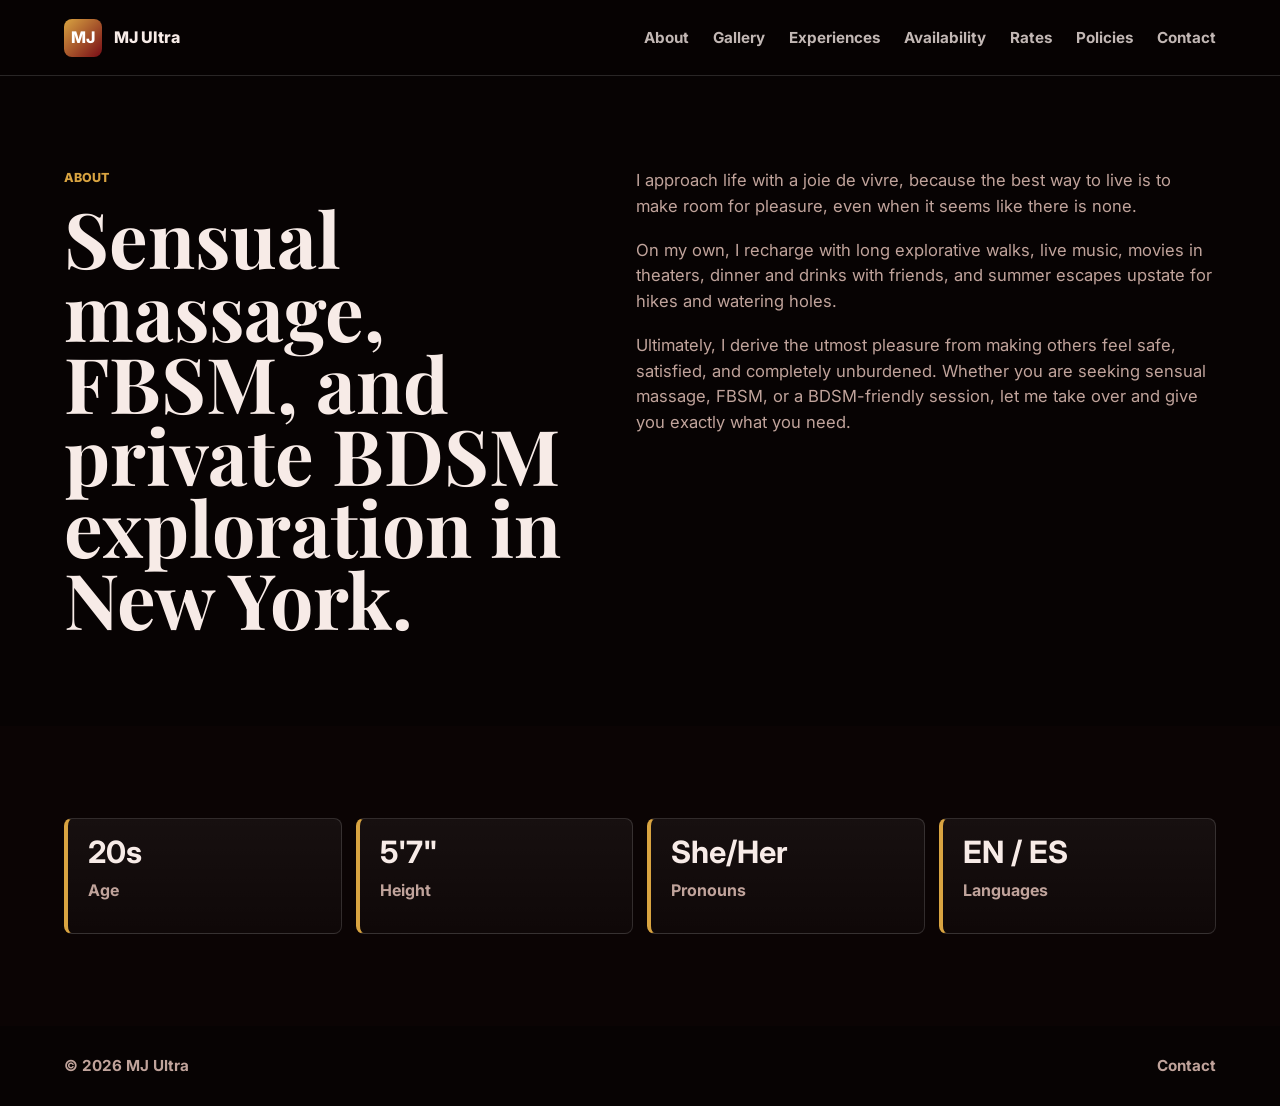
==== about.html @ 04a21813 "Split site into pages" ====
<!doctype html>
<html lang="en">
  <head>
    <meta charset="utf-8">
    <meta name="viewport" content="width=device-width, initial-scale=1">
    <meta name="description" content="About MJ Ultra, a New York sensual massage, FBSM, and BDSM-friendly provider serving New York, Brooklyn, and Westchester.">
    <meta name="robots" content="index, follow">
    <link rel="canonical" href="https://mjultra060.github.io/mjultra/about.html">
    <title>About MJ Ultra | Sensual Massage, FBSM & BDSM in New York</title>
    <link rel="preconnect" href="https://fonts.googleapis.com">
    <link rel="preconnect" href="https://fonts.gstatic.com" crossorigin>
    <link href="https://fonts.googleapis.com/css2?family=Inter:wght@400;500;600;700;800&family=Playfair+Display:wght@700;800&display=swap" rel="stylesheet">
    <link rel="stylesheet" href="styles.css">
  </head>
  <body>
    <header class="site-header" data-header>
      <a class="brand" href="index.html" aria-label="MJ Ultra home"><span class="brand-mark">MJ</span><span>MJ Ultra</span></a>
      <button class="nav-toggle" type="button" aria-label="Open menu" aria-expanded="false" data-nav-toggle><span></span><span></span></button>
      <nav class="site-nav" data-nav>
        <a href="about.html">About</a>
        <a href="gallery.html">Gallery</a>
        <a href="experiences.html">Experiences</a>
        <a href="availability.html">Availability</a>
        <a href="rates.html">Rates</a>
        <a href="policies.html">Policies</a>
        <a href="contact.html">Contact</a>
      </nav>
    </header>

    <main>
      <section class="section intro page-section">
        <div>
          <p class="section-kicker">About</p>
          <h1>Sensual massage, FBSM, and private BDSM exploration in New York.</h1>
        </div>
        <div class="copy-stack">
          <p>I approach life with a joie de vivre, because the best way to live is to make room for pleasure, even when it seems like there is none.</p>
          <p>On my own, I recharge with long explorative walks, live music, movies in theaters, dinner and drinks with friends, and summer escapes upstate for hikes and watering holes.</p>
          <p>Ultimately, I derive the utmost pleasure from making others feel safe, satisfied, and completely unburdened. Whether you are seeking sensual massage, FBSM, or a BDSM-friendly session, let me take over and give you exactly what you need.</p>
        </div>
      </section>

      <section class="section stats-band" aria-label="Profile details">
        <div class="stat"><strong>20s</strong><span>Age</span></div>
        <div class="stat"><strong>5'7"</strong><span>Height</span></div>
        <div class="stat"><strong>She/Her</strong><span>Pronouns</span></div>
        <div class="stat"><strong>EN / ES</strong><span>Languages</span></div>
      </section>
    </main>

    <footer class="site-footer"><span>© 2026 MJ Ultra</span><a href="contact.html">Contact</a></footer>
    <script src="script.js"></script>
  </body>
</html>
---- styles.css ----
:root {
  color-scheme: dark;
  --ink: #f7ebe7;
  --muted: #c0a39b;
  --paper: #070303;
  --white: #ffffff;
  --panel: #120808;
  --panel-soft: #1d0b0b;
  --line: rgba(255, 255, 255, 0.14);
  --red: #c81728;
  --red-deep: #770c16;
  --red-dark: #230608;
  --gold: #d9a441;
  --gold-soft: #f0d69a;
  --shadow: 0 24px 70px rgba(0, 0, 0, 0.48);
}

* {
  box-sizing: border-box;
}

html {
  scroll-behavior: smooth;
}

body {
  margin: 0;
  background: var(--paper);
  color: var(--ink);
  font-family: Inter, system-ui, -apple-system, BlinkMacSystemFont, "Segoe UI", sans-serif;
  line-height: 1.55;
}

a {
  color: inherit;
  text-decoration: none;
}

.text-link {
  color: var(--gold-soft);
  display: inline-flex;
  font-weight: 800;
  margin-top: 18px;
}

.text-link:hover {
  color: var(--white);
}

.site-header {
  align-items: center;
  background: rgba(7, 3, 3, 0.82);
  backdrop-filter: blur(16px);
  border-bottom: 1px solid var(--line);
  display: flex;
  height: 76px;
  justify-content: space-between;
  left: 0;
  padding: 0 clamp(20px, 5vw, 72px);
  position: fixed;
  right: 0;
  top: 0;
  z-index: 10;
}

.brand {
  align-items: center;
  display: flex;
  font-weight: 800;
  gap: 12px;
}

.brand-mark {
  align-items: center;
  background: linear-gradient(135deg, var(--gold), var(--red-deep));
  border-radius: 8px;
  color: var(--white);
  display: inline-flex;
  height: 38px;
  justify-content: center;
  width: 38px;
}

.site-nav {
  align-items: center;
  display: flex;
  gap: 24px;
  font-size: 0.95rem;
  font-weight: 700;
}

.site-nav a {
  color: rgba(247, 235, 231, 0.78);
}

.site-nav a:hover {
  color: var(--gold-soft);
}

.service-nav {
  flex-wrap: wrap;
  justify-content: flex-end;
}

.nav-toggle {
  background: transparent;
  border: 0;
  cursor: pointer;
  display: none;
  height: 44px;
  padding: 10px;
  width: 44px;
}

.nav-toggle span {
  background: var(--ink);
  display: block;
  height: 2px;
  margin: 7px 0;
  width: 24px;
}

.hero {
  min-height: 92vh;
  overflow: hidden;
  position: relative;
}

.hero-image {
  height: 100%;
  inset: 0;
  object-fit: cover;
  object-position: center;
  position: absolute;
  width: 100%;
}

.hero-overlay {
  background:
    radial-gradient(circle at 24% 34%, rgba(216, 164, 65, 0.16), transparent 30%),
    linear-gradient(270deg, rgba(0, 0, 0, 0.91) 0%, rgba(25, 5, 7, 0.74) 42%, rgba(0, 0, 0, 0.14) 100%),
    linear-gradient(0deg, rgba(7, 3, 3, 0.95), transparent 34%);
  inset: 0;
  position: absolute;
}

.hero-content {
  color: var(--white);
  margin-left: auto;
  max-width: 780px;
  padding: 168px clamp(20px, 5vw, 72px) 96px;
  position: relative;
}

.eyebrow,
.section-kicker {
  color: var(--gold);
  font-size: 0.78rem;
  font-weight: 800;
  letter-spacing: 0;
  margin: 0 0 14px;
  text-transform: uppercase;
}

.hero h1 {
  font-family: "Playfair Display", Georgia, serif;
  font-size: clamp(4.4rem, 11vw, 11rem);
  letter-spacing: 0;
  line-height: 0.78;
  margin: 0;
  max-width: 900px;
}

.hero-tagline {
  color: rgba(255, 255, 255, 0.9);
  font-family: "Playfair Display", Georgia, serif;
  font-size: clamp(1.75rem, 4vw, 3.5rem);
  font-weight: 800;
  line-height: 1;
  margin: 28px 0 0;
}

.hero-copy {
  color: rgba(255, 255, 255, 0.86);
  font-size: 1.2rem;
  margin: 28px 0 0;
  max-width: 630px;
}

.hero-actions {
  display: flex;
  flex-wrap: wrap;
  gap: 14px;
  margin-top: 36px;
}

.service-page {
  background:
    radial-gradient(circle at 82% 12%, rgba(217, 164, 65, 0.12), transparent 28%),
    radial-gradient(circle at 18% 78%, rgba(200, 23, 40, 0.12), transparent 26%),
    #070303;
  min-height: 100vh;
  padding-top: 168px;
}

.service-page h1 {
  font-family: "Playfair Display", Georgia, serif;
  font-size: clamp(3.2rem, 7vw, 7rem);
  letter-spacing: 0;
  line-height: 0.9;
  margin: 0;
  max-width: 980px;
}

.service-page p:not(.section-kicker) {
  color: var(--muted);
  font-size: 1.12rem;
  max-width: 760px;
}

.button {
  align-items: center;
  border-radius: 8px;
  display: inline-flex;
  font-weight: 800;
  justify-content: center;
  min-height: 48px;
  padding: 0 20px;
}

.button.primary {
  background: linear-gradient(135deg, var(--red), var(--red-deep));
  color: var(--white);
  box-shadow: 0 16px 38px rgba(200, 23, 40, 0.28);
}

.button.primary:hover {
  filter: brightness(1.08);
}

.button.secondary {
  background: rgba(255, 255, 255, 0.06);
  border: 1px solid rgba(217, 164, 65, 0.48);
  color: var(--white);
}

.button.secondary:hover {
  background: rgba(255, 255, 255, 0.12);
}

.section {
  padding: 92px clamp(20px, 5vw, 72px);
}

.intro {
  align-items: start;
  display: grid;
  gap: 48px;
  grid-template-columns: minmax(0, 0.95fr) minmax(360px, 1.05fr);
}

h2 {
  font-family: "Playfair Display", Georgia, serif;
  font-size: clamp(2rem, 4vw, 4.1rem);
  letter-spacing: 0;
  line-height: 1;
  margin: 0;
}

h1 {
  font-family: "Playfair Display", Georgia, serif;
  font-size: clamp(3rem, 6vw, 6.4rem);
  letter-spacing: 0;
  line-height: 0.94;
  margin: 0;
}

h3 {
  font-size: 1.35rem;
  line-height: 1.15;
  margin: 20px 0 12px;
}

.copy-stack {
  color: var(--muted);
  display: grid;
  font-size: 1.04rem;
  gap: 18px;
}

.copy-stack p {
  margin: 0;
}

.section-heading {
  max-width: 820px;
}

.page-section {
  padding-top: 168px;
}

.gallery-section {
  background:
    radial-gradient(circle at 88% 12%, rgba(200, 23, 40, 0.12), transparent 24%),
    #050202;
}

.gallery-title {
  font-size: clamp(4rem, 9vw, 9rem);
  line-height: 0.82;
}

.gallery-grid {
  display: flex;
  gap: 16px;
  margin-top: 40px;
  margin-inline: calc(clamp(20px, 5vw, 72px) * -1);
  overflow-x: auto;
  overscroll-behavior-inline: contain;
  padding: 0 clamp(20px, 5vw, 72px) 18px;
  scroll-padding-inline: clamp(20px, 5vw, 72px);
  scroll-snap-type: inline mandatory;
  scrollbar-color: var(--gold) rgba(255, 255, 255, 0.08);
}

.gallery-item {
  aspect-ratio: 4 / 5;
  background: var(--panel);
  border: 1px solid rgba(217, 164, 65, 0.16);
  border-radius: 8px;
  box-shadow: var(--shadow);
  flex: 0 0 clamp(260px, 32vw, 430px);
  margin: 0;
  overflow: hidden;
  position: relative;
  scroll-snap-align: start;
}

.gallery-item::after {
  background:
    linear-gradient(180deg, rgba(0, 0, 0, 0), rgba(0, 0, 0, 0.24)),
    linear-gradient(135deg, rgba(217, 164, 65, 0.12), transparent 38%);
  content: "";
  inset: 0;
  pointer-events: none;
  position: absolute;
}

.gallery-item img {
  display: block;
  height: 100%;
  object-fit: cover;
  object-position: center;
  width: 100%;
}

.gallery-item.wide {
  aspect-ratio: 5 / 4;
  flex-basis: clamp(320px, 42vw, 560px);
}

.gallery-item.tall {
  aspect-ratio: 3 / 4;
}

.spectrum {
  background:
    radial-gradient(circle at 12% 8%, rgba(217, 164, 65, 0.1), transparent 22%),
    #090303;
}

.spectrum-grid {
  display: grid;
  gap: 18px;
  grid-template-columns: repeat(3, minmax(0, 1fr));
  margin-top: 40px;
}

.spectrum-grid article {
  background:
    linear-gradient(180deg, rgba(217, 164, 65, 0.08), transparent 38%),
    var(--panel-soft);
  border: 1px solid rgba(217, 164, 65, 0.16);
  border-radius: 8px;
  min-height: 250px;
  padding: 30px;
}

.spectrum-grid span {
  align-items: center;
  background: rgba(200, 23, 40, 0.15);
  border: 1px solid rgba(217, 164, 65, 0.2);
  border-radius: 999px;
  color: var(--gold-soft);
  display: inline-flex;
  font-size: 0.78rem;
  font-weight: 800;
  min-height: 34px;
  padding: 0 14px;
  text-transform: uppercase;
}

.spectrum-grid p {
  color: var(--muted);
  margin: 0;
}

.experiences {
  background:
    radial-gradient(circle at 88% 16%, rgba(217, 164, 65, 0.12), transparent 24%),
    linear-gradient(180deg, #0b0303, #120606);
}

.experience-grid {
  display: grid;
  gap: 18px;
  grid-template-columns: repeat(3, minmax(0, 1fr));
  margin-top: 40px;
}

.experience-grid article {
  background:
    linear-gradient(180deg, rgba(200, 23, 40, 0.12), transparent 36%),
    var(--panel);
  border: 1px solid rgba(217, 164, 65, 0.18);
  border-radius: 8px;
  box-shadow: var(--shadow);
  display: flex;
  flex-direction: column;
  min-height: 310px;
  padding: 30px;
}

.experience-grid p {
  color: var(--muted);
  margin: 0;
}

.experience-grid a {
  color: var(--gold-soft);
  font-weight: 800;
  margin-top: auto;
  padding-top: 28px;
}

.experience-grid a:hover {
  color: var(--white);
}

.stats-band {
  background: #0b0404;
  display: grid;
  gap: 14px;
  grid-template-columns: repeat(4, minmax(0, 1fr));
}

.stat {
  background: linear-gradient(180deg, rgba(255, 255, 255, 0.05), rgba(255, 255, 255, 0.02));
  border: 1px solid var(--line);
  border-left: 4px solid var(--gold);
  border-radius: 8px;
  min-height: 116px;
  padding: 18px 20px;
}

.stat strong {
  display: block;
  font-size: clamp(1.45rem, 2.4vw, 2.3rem);
  line-height: 1;
}

.stat span {
  color: var(--muted);
  display: block;
  font-weight: 700;
  margin-top: 10px;
}

.split {
  align-items: start;
  background:
    radial-gradient(circle at 78% 18%, rgba(217, 164, 65, 0.14), transparent 26%),
    linear-gradient(135deg, rgba(119, 12, 22, 0.34), transparent 34%),
    var(--red-dark);
  color: var(--white);
  display: grid;
  gap: 64px;
  grid-template-columns: minmax(0, 0.9fr) minmax(320px, 1.1fr);
}

.split .section-kicker {
  color: var(--gold);
}

.split p {
  color: rgba(255, 255, 255, 0.72);
  font-size: 1.05rem;
  margin-top: 24px;
}

.availability-grid {
  background: rgba(0, 0, 0, 0.18);
  border: 1px solid rgba(217, 164, 65, 0.22);
  border-radius: 8px;
  display: grid;
  grid-template-columns: 1fr auto;
  overflow: hidden;
}

.availability-grid span,
.availability-grid strong {
  border-bottom: 1px solid rgba(255, 255, 255, 0.12);
  padding: 16px 18px;
}

.availability-grid span:nth-last-child(-n + 2),
.availability-grid strong:nth-last-child(-n + 1) {
  border-bottom: 0;
}

.availability-grid span {
  color: rgba(255, 255, 255, 0.72);
}

.availability-grid strong {
  color: var(--white);
}

.rate-grid,
.policy-grid,
.faq-grid {
  display: grid;
  gap: 18px;
  margin-top: 40px;
}

.rate-grid {
  grid-template-columns: repeat(4, minmax(0, 1fr));
}

.policy-grid {
  grid-template-columns: repeat(3, minmax(0, 1fr));
}

.faq-grid {
  grid-template-columns: repeat(2, minmax(0, 1fr));
}

.rate-card,
.policy-grid article,
.faq-grid article {
  background:
    linear-gradient(180deg, rgba(200, 23, 40, 0.1), transparent 34%),
    var(--panel);
  border: 1px solid rgba(217, 164, 65, 0.14);
  border-radius: 8px;
  box-shadow: var(--shadow);
  min-height: 260px;
  padding: 30px;
}

.rate-card {
  display: flex;
  flex-direction: column;
}

.rate-card p,
.policy-grid p,
.faq-grid p,
.contact-band p {
  color: var(--muted);
  margin: 0;
}

.rate-card strong {
  color: var(--gold-soft);
  display: block;
  font-size: 1.55rem;
  margin-top: auto;
  padding-top: 28px;
}

.icon {
  align-items: center;
  background: rgba(217, 164, 65, 0.14);
  border-radius: 999px;
  color: var(--gold-soft);
  display: inline-flex;
  font-weight: 800;
  height: 44px;
  justify-content: center;
  width: 44px;
}

.policy-section {
  background: #090303;
}

.faq-section {
  background:
    radial-gradient(circle at 12% 12%, rgba(217, 164, 65, 0.1), transparent 24%),
    #050202;
}

.contact-band {
  align-items: center;
  background:
    radial-gradient(circle at 82% 22%, rgba(217, 164, 65, 0.14), transparent 28%),
    linear-gradient(135deg, rgba(200, 23, 40, 0.24), transparent 42%),
    #000000;
  color: var(--white);
  display: flex;
  gap: 32px;
  justify-content: space-between;
  padding: 70px clamp(20px, 5vw, 72px);
}

.contact-band h2 {
  max-width: 820px;
}

.contact-band h1 {
  max-width: 820px;
}

.contact-band p {
  color: rgba(255, 255, 255, 0.72);
  margin-top: 18px;
}

.contact-list {
  display: grid;
  gap: 12px;
  min-width: min(100%, 320px);
}

.contact-pill {
  background: rgba(200, 23, 40, 0.12);
  border: 1px solid rgba(217, 164, 65, 0.22);
  border-radius: 8px;
  color: var(--white);
  display: block;
  font-weight: 800;
  padding: 16px 18px;
  text-align: center;
}

.site-footer {
  align-items: center;
  display: flex;
  justify-content: space-between;
  padding: 28px clamp(20px, 5vw, 72px);
}

.site-footer,
.site-footer a {
  color: var(--muted);
  font-size: 0.95rem;
  font-weight: 700;
}

@media (max-width: 980px) {
  .rate-grid,
  .policy-grid {
    grid-template-columns: repeat(2, minmax(0, 1fr));
  }
}

@media (max-width: 850px) {
  .site-header {
    height: 68px;
  }

  .brand span:last-child {
    max-width: 168px;
  }

  .nav-toggle {
    display: block;
  }

  .site-nav {
    background: rgba(7, 3, 3, 0.98);
    border-bottom: 1px solid var(--line);
    box-shadow: var(--shadow);
    display: none;
    flex-direction: column;
    gap: 0;
    left: 0;
    padding: 12px 20px 22px;
    position: absolute;
    right: 0;
    top: 68px;
  }

  .site-nav.is-open {
    display: flex;
  }

  .site-nav a {
    padding: 14px 0;
    width: 100%;
  }

  .hero {
    min-height: 780px;
  }

  .hero-overlay {
    background:
      linear-gradient(0deg, rgba(0, 0, 0, 0.92), rgba(0, 0, 0, 0.38)),
      linear-gradient(90deg, rgba(0, 0, 0, 0.75), transparent);
  }

  .hero-content {
    padding-top: 128px;
  }

  .intro,
  .split {
    grid-template-columns: 1fr;
  }

  .stats-band,
  .spectrum-grid,
  .experience-grid,
  .rate-grid,
  .policy-grid,
  .faq-grid {
    grid-template-columns: 1fr;
  }

  .contact-band,
  .site-footer {
    align-items: flex-start;
    flex-direction: column;
  }
}

@media (max-width: 520px) {
  .hero h1 {
    font-size: 4.4rem;
  }

  .hero-actions,
  .button {
    width: 100%;
  }

  .section {
    padding-bottom: 64px;
    padding-top: 64px;
  }

  .gallery-item,
  .gallery-item.wide,
  .gallery-item.tall {
    flex-basis: min(82vw, 360px);
  }

  .contact-pill {
    text-align: left;
  }
}
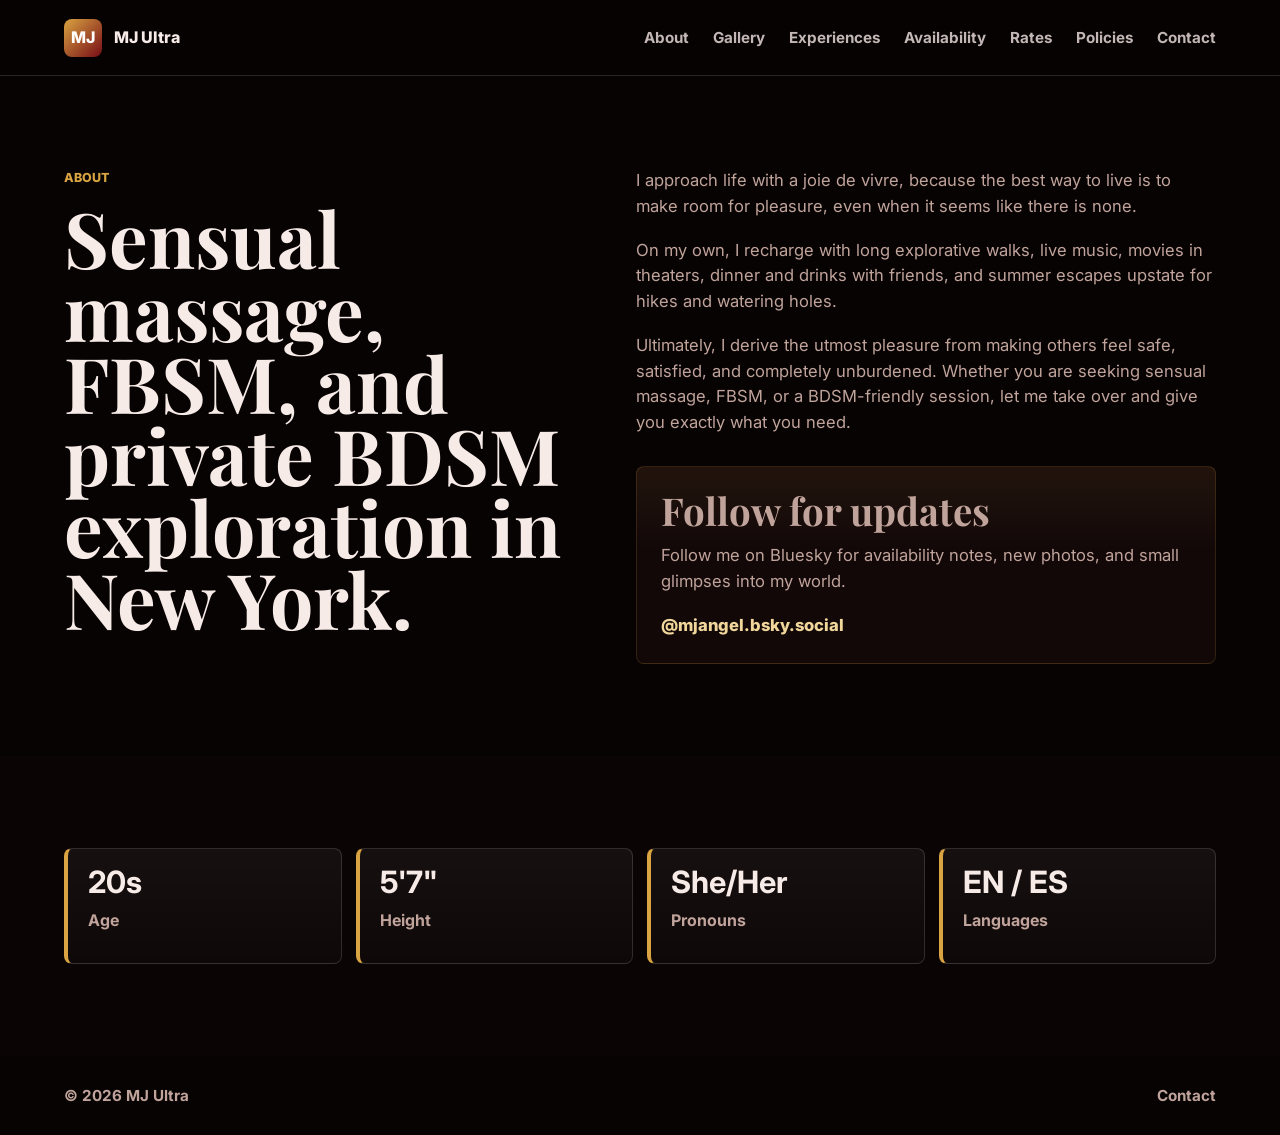
==== commit b8815127: "Add Bluesky link to about page" ====
--- a/about.html
+++ b/about.html
@@ -37,6 +37,11 @@
           <p>I approach life with a joie de vivre, because the best way to live is to make room for pleasure, even when it seems like there is none.</p>
           <p>On my own, I recharge with long explorative walks, live music, movies in theaters, dinner and drinks with friends, and summer escapes upstate for hikes and watering holes.</p>
           <p>Ultimately, I derive the utmost pleasure from making others feel safe, satisfied, and completely unburdened. Whether you are seeking sensual massage, FBSM, or a BDSM-friendly session, let me take over and give you exactly what you need.</p>
+          <div class="social-card">
+            <h2>Follow for updates</h2>
+            <p>Follow me on Bluesky for availability notes, new photos, and small glimpses into my world.</p>
+            <a class="text-link" href="https://bsky.app/profile/mjangel.bsky.social" rel="me noopener" target="_blank">@mjangel.bsky.social</a>
+          </div>
         </div>
       </section>
 
--- a/styles.css
+++ b/styles.css
@@ -292,6 +292,25 @@
   margin: 0;
 }
 
+.social-card {
+  background:
+    linear-gradient(180deg, rgba(217, 164, 65, 0.08), transparent 42%),
+    var(--panel);
+  border: 1px solid rgba(217, 164, 65, 0.16);
+  border-radius: 8px;
+  margin-top: 12px;
+  padding: 24px;
+}
+
+.social-card h2 {
+  font-size: clamp(1.8rem, 3vw, 3rem);
+}
+
+.social-card p {
+  color: var(--muted);
+  margin-top: 14px;
+}
+
 .section-heading {
   max-width: 820px;
 }
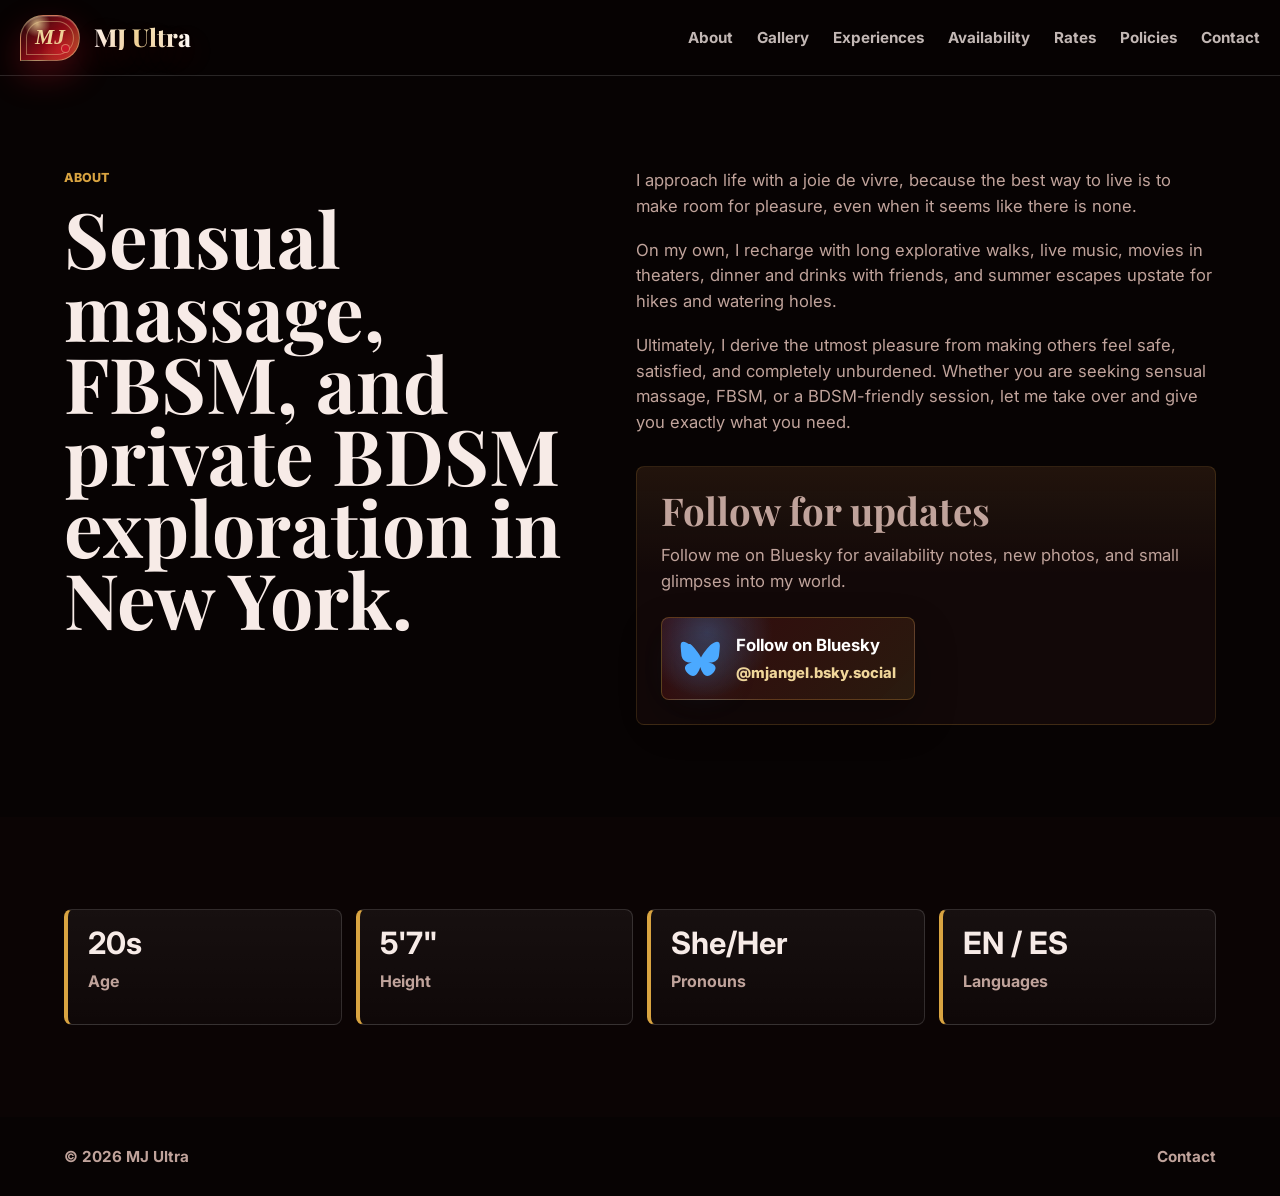
==== commit d951723f: "Make Bluesky link prominent" ====
--- a/about.html
+++ b/about.html
@@ -40,7 +40,15 @@
           <div class="social-card">
             <h2>Follow for updates</h2>
             <p>Follow me on Bluesky for availability notes, new photos, and small glimpses into my world.</p>
-            <a class="text-link" href="https://bsky.app/profile/mjangel.bsky.social" rel="me noopener" target="_blank">@mjangel.bsky.social</a>
+            <a class="bluesky-link" href="https://bsky.app/profile/mjangel.bsky.social" rel="me noopener" target="_blank" aria-label="Follow MJ Ultra on Bluesky">
+              <svg class="bluesky-logo" viewBox="-2 0 68 56" aria-hidden="true" focusable="false">
+                <path d="M14.5 5.4C21.5 10.7 29 21.5 32 27.2c3-5.7 10.5-16.5 17.5-21.8 5-3.8 13-6.8 13 2.6 0 1.9-1.1 15.7-1.8 18-2.3 8.1-10.5 10.2-17.8 8.9 12.8 2.2 16.1 9.5 9 16.8-13.3 13.9-19.2-3.5-20.7-8-0.3-0.8-0.4-1.2-0.4-0.9 0-0.3-0.1 0.1-0.4 0.9-1.5 4.5-7.4 21.9-20.7 8-7.1-7.3-3.8-14.6 9-16.8-7.3 1.3-15.5-0.8-17.8-8.9C0.2 23.7-0.9 9.9-0.9 8c0-9.4 8-6.4 13-2.6h2.4z"/>
+              </svg>
+              <span>
+                <strong>Follow on Bluesky</strong>
+                <small>@mjangel.bsky.social</small>
+              </span>
+            </a>
           </div>
         </div>
       </section>
--- a/styles.css
+++ b/styles.css
@@ -21,6 +21,7 @@
 
 html {
   scroll-behavior: smooth;
+  -webkit-text-size-adjust: 100%;
 }
 
 body {
@@ -29,6 +30,7 @@
   color: var(--ink);
   font-family: Inter, system-ui, -apple-system, BlinkMacSystemFont, "Segoe UI", sans-serif;
   line-height: 1.55;
+  overflow-x: hidden;
 }
 
 a {
@@ -56,7 +58,7 @@
   height: 76px;
   justify-content: space-between;
   left: 0;
-  padding: 0 clamp(20px, 5vw, 72px);
+  padding: 0 max(20px, env(safe-area-inset-left)) 0 max(20px, env(safe-area-inset-right));
   position: fixed;
   right: 0;
   top: 0;
@@ -66,19 +68,64 @@
 .brand {
   align-items: center;
   display: flex;
+  color: var(--white);
+  font-family: "Playfair Display", Georgia, serif;
+  font-size: 1.55rem;
   font-weight: 800;
-  gap: 12px;
+  gap: 14px;
+  letter-spacing: 0;
+  line-height: 1;
+  text-shadow: 0 10px 28px rgba(200, 23, 40, 0.24);
 }
 
 .brand-mark {
   align-items: center;
-  background: linear-gradient(135deg, var(--gold), var(--red-deep));
-  border-radius: 8px;
-  color: var(--white);
+  background:
+    radial-gradient(circle at 28% 18%, rgba(240, 214, 154, 0.78), transparent 24%),
+    radial-gradient(circle at 70% 82%, rgba(200, 23, 40, 0.78), transparent 38%),
+    linear-gradient(135deg, #1a0708 0%, #8d0d18 54%, #d9a441 130%);
+  border: 1px solid rgba(240, 214, 154, 0.46);
+  border-radius: 999px 999px 999px 14px;
+  box-shadow:
+    inset 0 1px 0 rgba(255, 255, 255, 0.18),
+    0 14px 34px rgba(200, 23, 40, 0.32);
+  color: var(--gold-soft);
   display: inline-flex;
-  height: 38px;
+  font-family: "Playfair Display", Georgia, serif;
+  font-size: 1.35rem;
+  font-style: italic;
+  height: 46px;
   justify-content: center;
-  width: 38px;
+  overflow: hidden;
+  position: relative;
+  width: 60px;
+}
+
+.brand-mark::before {
+  border: 1px solid rgba(240, 214, 154, 0.42);
+  border-radius: inherit;
+  content: "";
+  inset: 5px;
+  position: absolute;
+}
+
+.brand-mark::after {
+  background: var(--red);
+  border: 1px solid rgba(240, 214, 154, 0.5);
+  border-radius: 999px;
+  bottom: 7px;
+  box-shadow: 0 0 18px rgba(200, 23, 40, 0.65);
+  content: "";
+  height: 7px;
+  position: absolute;
+  right: 9px;
+  width: 7px;
+}
+
+.brand > span:last-child {
+  background: linear-gradient(90deg, #fff8f2 0%, var(--gold-soft) 46%, #ffffff 100%);
+  background-clip: text;
+  color: transparent;
 }
 
 .site-nav {
@@ -104,7 +151,8 @@
 
 .nav-toggle {
   background: transparent;
-  border: 0;
+  border: 1px solid rgba(217, 164, 65, 0.22);
+  border-radius: 8px;
   cursor: pointer;
   display: none;
   height: 44px;
@@ -226,6 +274,7 @@
   justify-content: center;
   min-height: 48px;
   padding: 0 20px;
+  text-align: center;
 }
 
 .button.primary {
@@ -309,6 +358,55 @@
 .social-card p {
   color: var(--muted);
   margin-top: 14px;
+}
+
+.bluesky-link {
+  align-items: center;
+  background:
+    radial-gradient(circle at 18% 18%, rgba(75, 169, 255, 0.28), transparent 30%),
+    linear-gradient(135deg, rgba(200, 23, 40, 0.18), rgba(217, 164, 65, 0.12));
+  border: 1px solid rgba(217, 164, 65, 0.28);
+  border-radius: 8px;
+  box-shadow: 0 18px 42px rgba(0, 0, 0, 0.28);
+  display: inline-flex;
+  gap: 14px;
+  margin-top: 22px;
+  min-height: 72px;
+  padding: 14px 18px;
+  transition: transform 180ms ease, border-color 180ms ease, background 180ms ease;
+}
+
+.bluesky-link:hover {
+  border-color: rgba(240, 214, 154, 0.6);
+  transform: translateY(-2px);
+}
+
+.bluesky-logo {
+  color: #4ba9ff;
+  flex: 0 0 42px;
+  filter: drop-shadow(0 8px 18px rgba(75, 169, 255, 0.25));
+  height: 42px;
+  width: 42px;
+}
+
+.bluesky-logo path {
+  fill: currentColor;
+}
+
+.bluesky-link span {
+  display: grid;
+  gap: 4px;
+}
+
+.bluesky-link strong {
+  color: var(--white);
+  font-size: 1.05rem;
+}
+
+.bluesky-link small {
+  color: var(--gold-soft);
+  font-size: 0.92rem;
+  font-weight: 800;
 }
 
 .section-heading {
@@ -688,29 +786,65 @@
 
 @media (max-width: 850px) {
   .site-header {
-    height: 68px;
+    height: 72px;
+    padding-left: 16px;
+    padding-right: 16px;
+  }
+
+  .brand {
+    font-size: 1.28rem;
+    gap: 10px;
+    min-width: 0;
+  }
+
+  .brand-mark {
+    border-radius: 999px 999px 999px 12px;
+    flex: 0 0 50px;
+    font-size: 1.12rem;
+    height: 40px;
+    width: 50px;
+  }
+
+  .brand-mark::before {
+    inset: 4px;
+  }
+
+  .brand-mark::after {
+    bottom: 6px;
+    height: 6px;
+    right: 8px;
+    width: 6px;
   }
 
   .brand span:last-child {
-    max-width: 168px;
+    max-width: 150px;
+    overflow: hidden;
+    text-overflow: ellipsis;
+    white-space: nowrap;
   }
 
   .nav-toggle {
     display: block;
+    flex: 0 0 44px;
   }
 
   .site-nav {
-    background: rgba(7, 3, 3, 0.98);
-    border-bottom: 1px solid var(--line);
+    background:
+      radial-gradient(circle at 88% 0%, rgba(217, 164, 65, 0.12), transparent 28%),
+      rgba(7, 3, 3, 0.98);
+    border: 1px solid rgba(217, 164, 65, 0.16);
+    border-radius: 0 0 8px 8px;
     box-shadow: var(--shadow);
     display: none;
     flex-direction: column;
     gap: 0;
-    left: 0;
-    padding: 12px 20px 22px;
+    left: 10px;
+    max-height: calc(100vh - 84px);
+    overflow-y: auto;
+    padding: 10px 16px 16px;
     position: absolute;
-    right: 0;
-    top: 68px;
+    right: 10px;
+    top: 72px;
   }
 
   .site-nav.is-open {
@@ -718,27 +852,76 @@
   }
 
   .site-nav a {
-    padding: 14px 0;
+    border-bottom: 1px solid rgba(255, 255, 255, 0.08);
+    min-height: 46px;
+    padding: 13px 0;
     width: 100%;
   }
 
+  .site-nav a:last-child {
+    border-bottom: 0;
+  }
+
   .hero {
-    min-height: 780px;
+    min-height: 100svh;
+  }
+
+  .hero-image {
+    object-position: 38% center;
   }
 
   .hero-overlay {
     background:
-      linear-gradient(0deg, rgba(0, 0, 0, 0.92), rgba(0, 0, 0, 0.38)),
-      linear-gradient(90deg, rgba(0, 0, 0, 0.75), transparent);
+      linear-gradient(0deg, rgba(0, 0, 0, 0.94) 0%, rgba(0, 0, 0, 0.7) 42%, rgba(0, 0, 0, 0.28) 100%),
+      radial-gradient(circle at 70% 24%, rgba(217, 164, 65, 0.14), transparent 34%);
   }
 
   .hero-content {
-    padding-top: 128px;
+    margin-left: 0;
+    max-width: none;
+    padding: 116px 18px 56px;
+  }
+
+  .hero h1 {
+    font-size: clamp(4.4rem, 22vw, 6.8rem);
+    line-height: 0.8;
+  }
+
+  .hero-tagline {
+    font-size: clamp(1.55rem, 8vw, 2.6rem);
+    margin-top: 22px;
+  }
+
+  .hero-copy,
+  .service-page p:not(.section-kicker),
+  .copy-stack {
+    font-size: 1rem;
+  }
+
+  h1 {
+    font-size: clamp(2.8rem, 14vw, 4.8rem);
+    line-height: 0.95;
+  }
+
+  h2 {
+    font-size: clamp(2.1rem, 10vw, 3.8rem);
+  }
+
+  .section,
+  .contact-band {
+    padding-left: 18px;
+    padding-right: 18px;
+  }
+
+  .page-section,
+  .service-page {
+    padding-top: 116px;
   }
 
   .intro,
   .split {
     grid-template-columns: 1fr;
+    gap: 32px;
   }
 
   .stats-band,
@@ -755,30 +938,115 @@
     align-items: flex-start;
     flex-direction: column;
   }
+
+  .experience-grid,
+  .spectrum-grid,
+  .rate-grid,
+  .policy-grid,
+  .faq-grid {
+    gap: 14px;
+    margin-top: 30px;
+  }
+
+  .experience-grid article,
+  .spectrum-grid article,
+  .rate-card,
+  .policy-grid article,
+  .faq-grid article,
+  .social-card {
+    min-height: auto;
+    padding: 22px;
+  }
+
+  .bluesky-link {
+    width: 100%;
+  }
+
+  .stats-band {
+    gap: 12px;
+  }
+
+  .stat {
+    min-height: 94px;
+  }
+
+  .availability-grid {
+    grid-template-columns: minmax(0, 1fr) auto;
+  }
+
+  .availability-grid span,
+  .availability-grid strong {
+    padding: 14px;
+  }
+
+  .contact-list {
+    width: 100%;
+  }
+
+  .site-footer {
+    gap: 10px;
+  }
 }
 
 @media (max-width: 520px) {
-  .hero h1 {
-    font-size: 4.4rem;
-  }
-
   .hero-actions,
   .button {
     width: 100%;
   }
 
   .section {
-    padding-bottom: 64px;
-    padding-top: 64px;
+    padding-bottom: 58px;
+    padding-top: 58px;
+  }
+
+  .page-section,
+  .service-page {
+    padding-top: 106px;
+  }
+
+  .gallery-title {
+    font-size: clamp(4.4rem, 22vw, 6.4rem);
+  }
+
+  .gallery-grid {
+    gap: 12px;
+    margin-top: 28px;
+    padding-bottom: 14px;
   }
 
   .gallery-item,
   .gallery-item.wide,
   .gallery-item.tall {
-    flex-basis: min(82vw, 360px);
+    flex-basis: min(84vw, 340px);
   }
 
   .contact-pill {
     text-align: left;
   }
-}
+
+  .brand > span:last-child {
+    max-width: 124px;
+  }
+}
+
+@media (max-width: 380px) {
+  .brand > span:last-child {
+    max-width: 104px;
+  }
+
+  .brand-mark {
+    flex-basis: 46px;
+    width: 46px;
+  }
+
+  .hero-content {
+    padding-left: 14px;
+    padding-right: 14px;
+  }
+
+  .section,
+  .contact-band {
+    padding-left: 14px;
+    padding-right: 14px;
+  }
+}
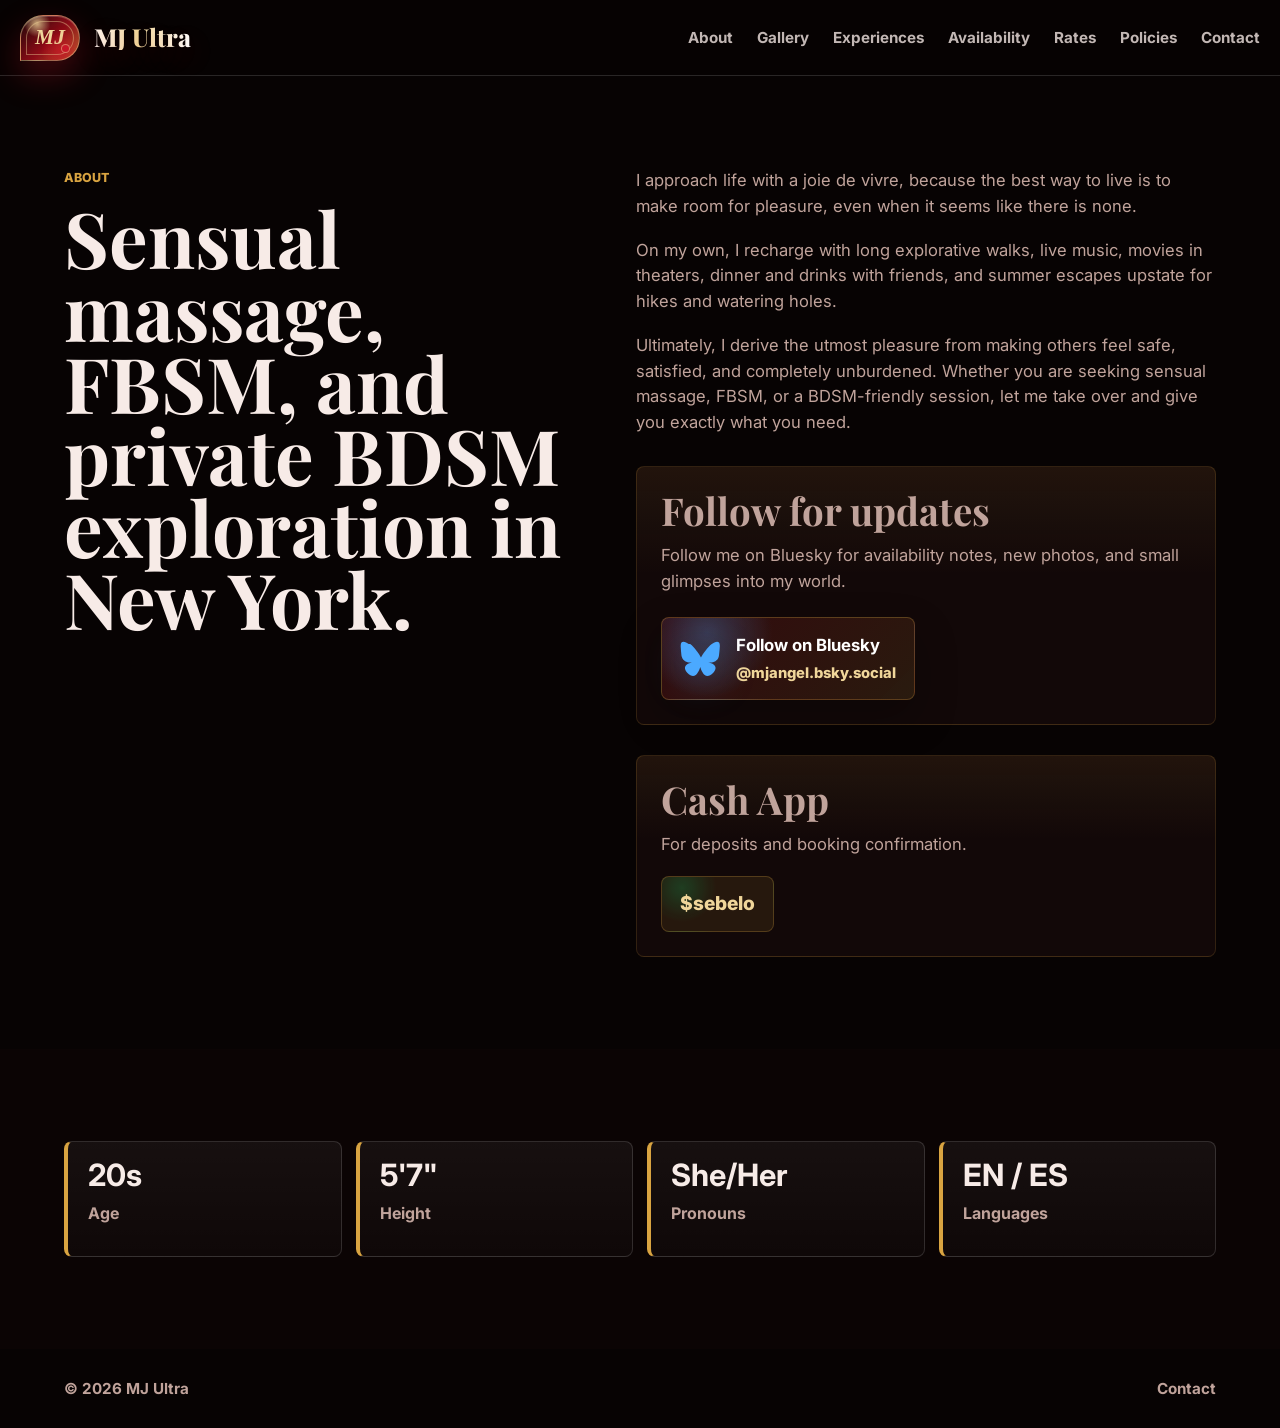
==== commit f47f37d9: "Update contact details and Cash App" ====
--- a/about.html
+++ b/about.html
@@ -50,6 +50,11 @@
               </span>
             </a>
           </div>
+          <div class="social-card">
+            <h2>Cash App</h2>
+            <p>For deposits and booking confirmation.</p>
+            <span class="cashapp-pill">$sebelo</span>
+          </div>
         </div>
       </section>
 
--- a/styles.css
+++ b/styles.css
@@ -409,6 +409,21 @@
   font-weight: 800;
 }
 
+.cashapp-pill {
+  background:
+    radial-gradient(circle at 18% 20%, rgba(0, 214, 115, 0.2), transparent 34%),
+    rgba(217, 164, 65, 0.1);
+  border: 1px solid rgba(217, 164, 65, 0.26);
+  border-radius: 8px;
+  color: var(--gold-soft);
+  display: inline-flex;
+  font-size: 1.2rem;
+  font-weight: 800;
+  margin-top: 18px;
+  min-height: 54px;
+  padding: 12px 18px;
+}
+
 .section-heading {
   max-width: 820px;
 }
@@ -757,10 +772,39 @@
   border: 1px solid rgba(217, 164, 65, 0.22);
   border-radius: 8px;
   color: var(--white);
-  display: block;
+  cursor: pointer;
+  display: grid;
+  font: inherit;
   font-weight: 800;
+  gap: 4px;
+  min-height: 72px;
   padding: 16px 18px;
-  text-align: center;
+  text-align: left;
+  width: 100%;
+}
+
+.contact-pill:hover,
+.contact-pill:focus-visible {
+  border-color: rgba(240, 214, 154, 0.62);
+  outline: 0;
+}
+
+.contact-pill.is-revealed {
+  background:
+    radial-gradient(circle at 12% 20%, rgba(217, 164, 65, 0.12), transparent 30%),
+    rgba(200, 23, 40, 0.16);
+}
+
+.contact-label {
+  color: var(--gold-soft);
+  font-size: 0.78rem;
+  text-transform: uppercase;
+}
+
+.contact-value {
+  color: var(--white);
+  font-size: 1rem;
+  overflow-wrap: anywhere;
 }
 
 .site-footer {
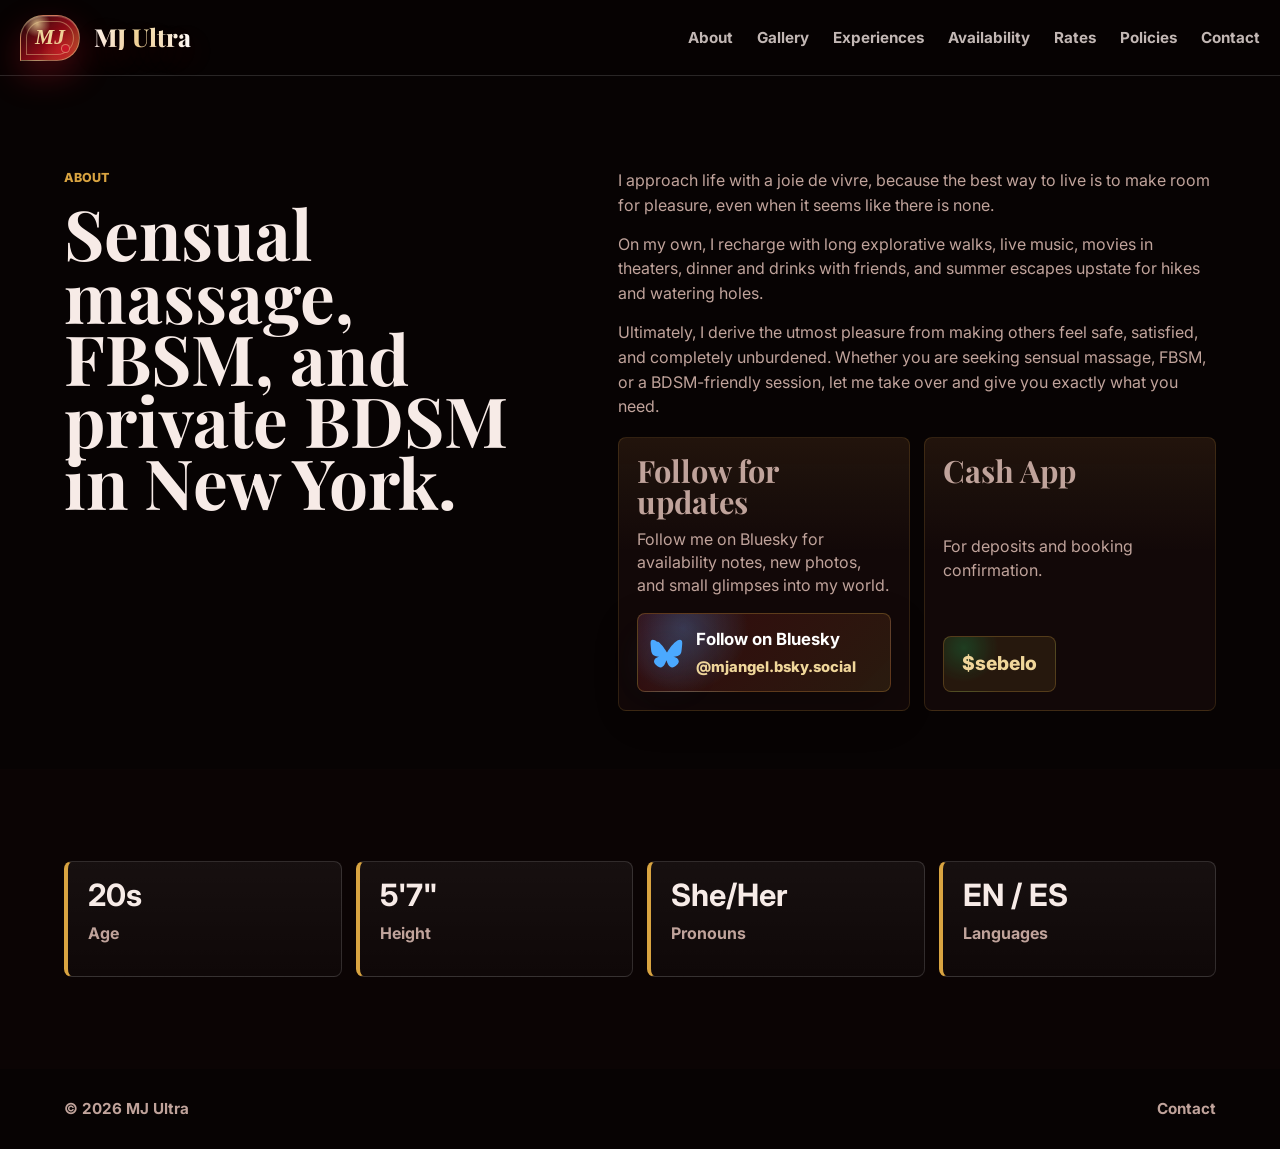
==== commit 06d6423b: "Compact about page contact cards" ====
--- a/about.html
+++ b/about.html
@@ -28,32 +28,34 @@
     </header>
 
     <main>
-      <section class="section intro page-section">
+      <section class="section intro page-section about-page">
         <div>
           <p class="section-kicker">About</p>
-          <h1>Sensual massage, FBSM, and private BDSM exploration in New York.</h1>
+          <h1>Sensual massage, FBSM, and private BDSM in New York.</h1>
         </div>
         <div class="copy-stack">
           <p>I approach life with a joie de vivre, because the best way to live is to make room for pleasure, even when it seems like there is none.</p>
           <p>On my own, I recharge with long explorative walks, live music, movies in theaters, dinner and drinks with friends, and summer escapes upstate for hikes and watering holes.</p>
           <p>Ultimately, I derive the utmost pleasure from making others feel safe, satisfied, and completely unburdened. Whether you are seeking sensual massage, FBSM, or a BDSM-friendly session, let me take over and give you exactly what you need.</p>
-          <div class="social-card">
-            <h2>Follow for updates</h2>
-            <p>Follow me on Bluesky for availability notes, new photos, and small glimpses into my world.</p>
-            <a class="bluesky-link" href="https://bsky.app/profile/mjangel.bsky.social" rel="me noopener" target="_blank" aria-label="Follow MJ Ultra on Bluesky">
-              <svg class="bluesky-logo" viewBox="-2 0 68 56" aria-hidden="true" focusable="false">
-                <path d="M14.5 5.4C21.5 10.7 29 21.5 32 27.2c3-5.7 10.5-16.5 17.5-21.8 5-3.8 13-6.8 13 2.6 0 1.9-1.1 15.7-1.8 18-2.3 8.1-10.5 10.2-17.8 8.9 12.8 2.2 16.1 9.5 9 16.8-13.3 13.9-19.2-3.5-20.7-8-0.3-0.8-0.4-1.2-0.4-0.9 0-0.3-0.1 0.1-0.4 0.9-1.5 4.5-7.4 21.9-20.7 8-7.1-7.3-3.8-14.6 9-16.8-7.3 1.3-15.5-0.8-17.8-8.9C0.2 23.7-0.9 9.9-0.9 8c0-9.4 8-6.4 13-2.6h2.4z"/>
-              </svg>
-              <span>
-                <strong>Follow on Bluesky</strong>
-                <small>@mjangel.bsky.social</small>
-              </span>
-            </a>
-          </div>
-          <div class="social-card">
-            <h2>Cash App</h2>
-            <p>For deposits and booking confirmation.</p>
-            <span class="cashapp-pill">$sebelo</span>
+          <div class="social-grid">
+            <div class="social-card">
+              <h2>Follow for updates</h2>
+              <p>Follow me on Bluesky for availability notes, new photos, and small glimpses into my world.</p>
+              <a class="bluesky-link" href="https://bsky.app/profile/mjangel.bsky.social" rel="me noopener" target="_blank" aria-label="Follow MJ Ultra on Bluesky">
+                <svg class="bluesky-logo" viewBox="-2 0 68 56" aria-hidden="true" focusable="false">
+                  <path d="M14.5 5.4C21.5 10.7 29 21.5 32 27.2c3-5.7 10.5-16.5 17.5-21.8 5-3.8 13-6.8 13 2.6 0 1.9-1.1 15.7-1.8 18-2.3 8.1-10.5 10.2-17.8 8.9 12.8 2.2 16.1 9.5 9 16.8-13.3 13.9-19.2-3.5-20.7-8-0.3-0.8-0.4-1.2-0.4-0.9 0-0.3-0.1 0.1-0.4 0.9-1.5 4.5-7.4 21.9-20.7 8-7.1-7.3-3.8-14.6 9-16.8-7.3 1.3-15.5-0.8-17.8-8.9C0.2 23.7-0.9 9.9-0.9 8c0-9.4 8-6.4 13-2.6h2.4z"/>
+                </svg>
+                <span>
+                  <strong>Follow on Bluesky</strong>
+                  <small>@mjangel.bsky.social</small>
+                </span>
+              </a>
+            </div>
+            <div class="social-card">
+              <h2>Cash App</h2>
+              <p>For deposits and booking confirmation.</p>
+              <span class="cashapp-pill">$sebelo</span>
+            </div>
           </div>
         </div>
       </section>
--- a/styles.css
+++ b/styles.css
@@ -424,6 +424,69 @@
   padding: 12px 18px;
 }
 
+.about-page {
+  gap: clamp(32px, 5vw, 64px);
+  grid-template-columns: minmax(0, 0.9fr) minmax(460px, 1.1fr);
+  padding-bottom: 58px;
+  padding-top: 138px;
+}
+
+.about-page h1 {
+  font-size: clamp(3.4rem, 5.4vw, 5.8rem);
+  line-height: 0.9;
+}
+
+.about-page .copy-stack {
+  font-size: 1rem;
+  gap: 14px;
+}
+
+.social-grid {
+  display: grid;
+  gap: 14px;
+  grid-template-columns: repeat(2, minmax(0, 1fr));
+  margin-top: 4px;
+}
+
+.social-grid .social-card {
+  display: flex;
+  flex-direction: column;
+  justify-content: space-between;
+  margin-top: 0;
+  min-height: 212px;
+  padding: 18px;
+}
+
+.social-grid .social-card h2 {
+  font-size: clamp(1.5rem, 2.4vw, 2.25rem);
+}
+
+.social-grid .social-card p {
+  line-height: 1.45;
+  margin-top: 10px;
+}
+
+.social-grid .bluesky-link {
+  gap: 12px;
+  margin-top: 16px;
+  min-height: 62px;
+  padding: 12px;
+  width: 100%;
+}
+
+.social-grid .bluesky-logo {
+  flex-basis: 34px;
+  height: 34px;
+  width: 34px;
+}
+
+.social-grid .cashapp-pill {
+  align-items: center;
+  margin-top: 16px;
+  min-height: 50px;
+  width: fit-content;
+}
+
 .section-heading {
   max-width: 820px;
 }
@@ -962,6 +1025,15 @@
     padding-top: 116px;
   }
 
+  .about-page {
+    grid-template-columns: 1fr;
+    padding-bottom: 64px;
+  }
+
+  .about-page h1 {
+    font-size: clamp(3.1rem, 13vw, 5rem);
+  }
+
   .intro,
   .split {
     grid-template-columns: 1fr;
@@ -1006,6 +1078,14 @@
     width: 100%;
   }
 
+  .social-grid {
+    grid-template-columns: 1fr;
+  }
+
+  .social-grid .social-card {
+    min-height: auto;
+  }
+
   .stats-band {
     gap: 12px;
   }
